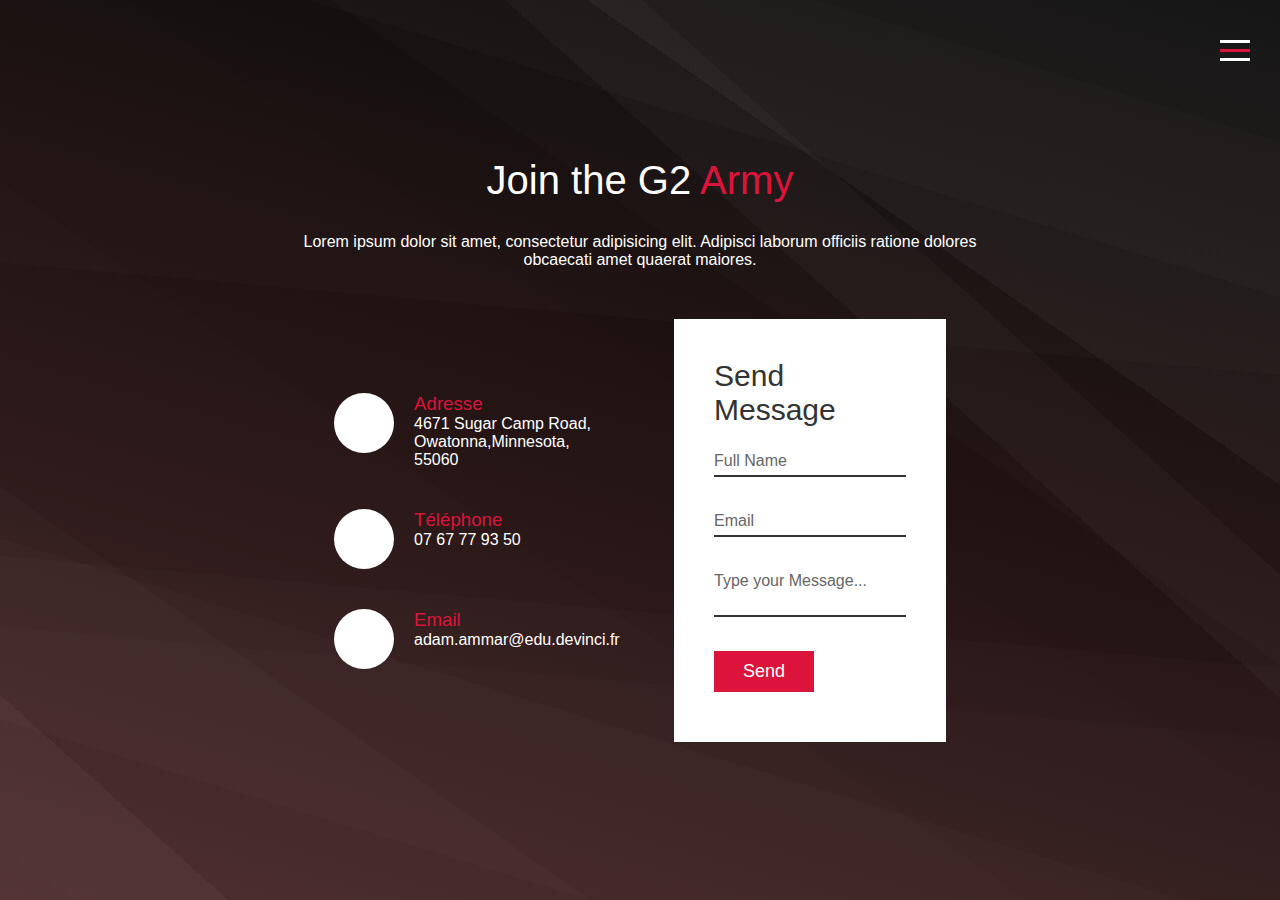
==== Contact.html @ 7a78aa29 "ceci est un test avec alexis" ====
<!DOCTYPE html>
<html lang="fr">

<head>
    <meta charset="UTF-8">
    <title>Player</title>
    <link rel="stylesheet" href="css/style2.css">
    <script src="https://ajax.googleapis.com/ajax/libs/jquery/3.6.0/jquery.min.js"></script>
    
    </head>

<body>

 <header>

        <div class="burgerIcone">
            <div class="burgerLigne"></div>
            <div class="burgerLigne2"></div>
            <div class="burgerLigne"></div>
        </div>

        <div class="navigation">
                <ul>
                    <li>
                        <a href="accueil.html">Home</a>

                    </li>
                    <li>
                        <a href="Joueur.html">Players</a>
                    </li>
                    <li>
                        <a href="Partenaires.html">Events</a>
                    </li>
                    <li>
                        <a href="shop.html">Shop</a>

                    </li>
                    <li>
                        <a href="blog.html">Blog</a>
                    </li>
                    <li>
                        <a href="Contact.html">Contact</a>
                    </li>
                </ul>
        </div>


    </header>


    <div class="decale">


        
        
   <div class="background"></div>
    <section class="contact">
        <div class="content">
            <h2>Join the G2 <span class="clr_title">Army</span></h2>
            <p>Lorem ipsum dolor sit amet, consectetur adipisicing elit. Adipisci laborum officiis ratione dolores obcaecati amet quaerat maiores.</p>
        </div>
        <div class="container">
            <div class="contactInfo">
                <div class="box">
                    <div class="icon"><i class="fa fa-map-marker" aria-hidden="true"></i></div>
                    <div class="text">
                        <h3>Adresse</h3>
                        <p>4671 Sugar Camp Road,<br>Owatonna,Minnesota,<br>55060</p>
                    </div>
                </div>
                <div class="box">
                    <div class="icon"><i class="fa fa-phone" aria-hidden="true"></i></div>
                    <div class="text">
                        <h3>Téléphone</h3>
                        <p>07 67 77 93 50</p>
                    </div>
                </div>
                <div class="box">
                    <div class="icon"><i class="fa fa-envelope-o" aria-hidden="true"></i></div>
                    <div class="text">
                        <h3>Email</h3>
                        <p>adam.ammar@edu.devinci.fr</p>
                    </div>
                </div>
            </div>
            <div class="contactForm">
                <form>
                    <h2>Send Message</h2>
                    <div class="inputBox">
                        <input type="text" name="" required="required">
                        <span>Full Name</span>
                    </div>
                    <div class="inputBox">
                        <input type="text" name="" required="required">
                        <span>Email</span>
                    </div>
                    <div class="inputBox">
                        <textarea required="required"></textarea>
                        <span>Type your Message...</span>
                    </div>
                    <div class="inputBox">
                    <input type="submit" name="" value="Send">
                    </div>
                </form>
            </div>
        </div>
    </section>
    </div>
    <script src="app.js"></script>
</body>

</html>
---- css/style2.css ----
html {
    font-family: Verdana, Genava, Tahoma, sans-serif;
}

* {
    margin: 0;
    padding: 0;
    box-sizing: border-box;
}
ol,
ul {
    list-style: none;
}

/*-------------------------------------Header------------------------------------*/


/* -----------------------------------Menu Burger------------------------------------*/

.burgerIcone {
    position: absolute;
    top: 40px;
    right: 30px;
    cursor: pointer;
    z-index: 20;
}

.burgerLigne,
.burgerLigne2 {
    width: 30px;
    height: 3px;
    background-color: #ffffff;
    margin-bottom: 6px;
    transition: background .3s ease-in-out;
    -webkit-transition: transform .3s ease-in-out;
}

.burgerLigne2 {
    background-color: crimson;
}

.burgerLigne.white {
    background: #ffffff;
}
.navigation {
    position: fixed;
    right: 0;
    padding: 0 30px;
    background: #333;
    width: 20%;
    height: 100%;
    opacity: 1;

    transition: transform .6s ease-in-out;
    -webkit-transition: transform .6s ease-in-out;

    transform: translateX(100%);
    -webkit-transform: translateX(100%);


}

.navigation.isOpen {
    transform: translateX(0%);
    -webkit-transform: translateX(0%);
}

.decale {
    transform: translateX(0%);
    -webkit-transform: translateX(0%);

    transition: transform .6s ease-in-out;
    -webkit-transition: transform .6s ease-in-out;
}

.decale.isOpen {

    transform: translateX(-20%);
    -webkit-transform: translateX(-20%);

    opacity: 0.5;
}

.navigation ul {
    position: absolute;
    top: 50%;
    transform: translateY(-50%);
    -webkit-transform: translateY(-50%);
}

.navigation ul li {
    margin: 10px 0;
}

.navigation ul li a {
    color: white;
    text-transform: uppercase;
    text-decoration: none;
    font-size: 20px;
    letter-spacing: 0.070em;
    font-weight: 800;
}

.navigation ul li a:hover {
    color: crimson;
}

/*-------------------------------------Body-------------------------------------*/

body{
    height: 100vh;
    background-image: linear-gradient(402deg, rgba(232, 232, 232, 0.03) 0%, rgba(232, 232, 232, 0.03) 10%,rgba(14, 14, 14, 0.03) 10%, rgba(14, 14, 14, 0.03) 66%,rgba(232, 232, 232, 0.03) 66%, rgba(232, 232, 232, 0.03) 72%,rgba(44, 44, 44, 0.03) 72%, rgba(44, 44, 44, 0.03) 81%,rgba(51, 51, 51, 0.03) 81%, rgba(51, 51, 51, 0.03) 100%),linear-gradient(395deg, rgba(155, 155, 155, 0.03) 0%, rgba(155, 155, 155, 0.03) 23%,rgba(30, 30, 30, 0.03) 23%, rgba(30, 30, 30, 0.03) 63%,rgba(124, 124, 124, 0.03) 63%, rgba(124, 124, 124, 0.03) 73%,rgba(195, 195, 195, 0.03) 73%, rgba(195, 195, 195, 0.03) 84%,rgba(187, 187, 187, 0.03) 84%, rgba(187, 187, 187, 0.03) 100%),linear-gradient(365deg, rgba(254, 254, 254, 0.03) 0%, rgba(254, 254, 254, 0.03) 27%,rgba(180, 180, 180, 0.03) 27%, rgba(180, 180, 180, 0.03) 33%,rgba(167, 167, 167, 0.03) 33%, rgba(167, 167, 167, 0.03) 34%,rgba(68, 68, 68, 0.03) 34%, rgba(68, 68, 68, 0.03) 63%,rgba(171, 171, 171, 0.03) 63%, rgba(171, 171, 171, 0.03) 100%),linear-gradient(395deg, rgba(71, 71, 71, 0.03) 0%, rgba(71, 71, 71, 0.03) 3%,rgba(97, 97, 97, 0.03) 3%, rgba(97, 97, 97, 0.03) 40%,rgba(40, 40, 40, 0.03) 40%, rgba(40, 40, 40, 0.03) 55%,rgba(5, 5, 5, 0.03) 55%, rgba(5, 5, 5, 0.03) 73%,rgba(242, 242, 242, 0.03) 73%, rgba(242, 242, 242, 0.03) 100%),linear-gradient(557deg, rgba(70, 70, 70, 0.03) 0%, rgba(70, 70, 70, 0.03) 11%,rgba(178, 178, 178, 0.03) 11%, rgba(178, 178, 178, 0.03) 23%,rgba(28, 28, 28, 0.03) 23%, rgba(28, 28, 28, 0.03) 72%,rgba(152, 152, 152, 0.03) 72%, rgba(152, 152, 152, 0.03) 86%,rgba(43, 43, 43, 0.03) 86%, rgba(43, 43, 43, 0.03) 100%),linear-gradient(376deg, rgb(72,35,35),rgb(1, 1, 1));
}
.contact {
    position: relative;
    min-height: 100vh;
    padding: 50px 300px;
    display: flex;
    justify-content: center;
    align-items: center;
    flex-direction: column;
    background-size: cover;
}
.clr_title{
    color: crimson;
}
.contact .content{
    max-width: 800px;
    text-align: center;
}
.contact .content h2{
    font-size: 40px;
    font-weight: 100;
    color: #fff;
    margin-bottom: 30px;
}
.contact .content p{
    font-weight: 300;
    color: #fff;
    margin-bottom: 20px;
}
.container{
    width: 100%;
    display: flex;
    justify-content: center;
    align-items: center;
    margin-top: 30px;
}
.container .contactInfo{
    width: 50%;
    display: flex;
    flex-direction: column;
}
.container .contactInfo .box{
    position: relative;
    padding: 20px 0;
    display: flex;
}
.container .contactInfo .box .icon{
    min-width: 60px;
    height: 60px;
    background: #fff;
    display: flex;
    justify-content: center;
    align-items: center;
    border-radius: 50%;
    font-size: 22px;
}
.container .contactInfo .box .text{
    display: flex;
    margin-left: 20px;
    font-size: 16px;
    color: #fff;
    flex-direction: column;
    font-weight: 300;
}
.container .contactInfo .box .text h3{
    font-weight: 500;
    color: crimson;
}
.contactForm{
    width: 40%;
    padding: 40px;
    background: #ffffff;
}
.contactForm h2{
    font-size: 30px;
    color: #333;
    font-weight: 500;
}
.contactForm .inputBox{
    position: relative;
    width: 100%;
    margin-top: 10px;
}
.contactForm .inputBox input,
.contactForm .inputBox textarea
{
    width: 100%;
    padding: 5px 0;
    font-size: 16px;
    margin: 10px 0;
    border: none;
    border-bottom: 2px solid #333;
    outline: none;
    resize: none;
}
.contactForm .inputBox span{
    position: absolute;
    left: 0;
    padding: 5px 0;
    font-size: 16px;
    margin: 10px 0;
    pointer-events: none;
    transition: 0.5s;
    color: #666;
}
.contactForm .inputBox input:focus ~ span,
.contactForm .inputBox input:valid ~ span,
.contactForm .inputBox textarea:focus ~ span,
.contactForm .inputBox textarea:valid ~ span{
    color: #e91e63;
    font-size: 12px;
    transform: translateY(-20px);
}
.contactForm .inputBox input[type="submit"]{
    width: 100px;
    background-color: crimson;
    color: #fff;
    border: none;
    cursor: pointer;
    padding: 10px;
    font-size: 18px;
}
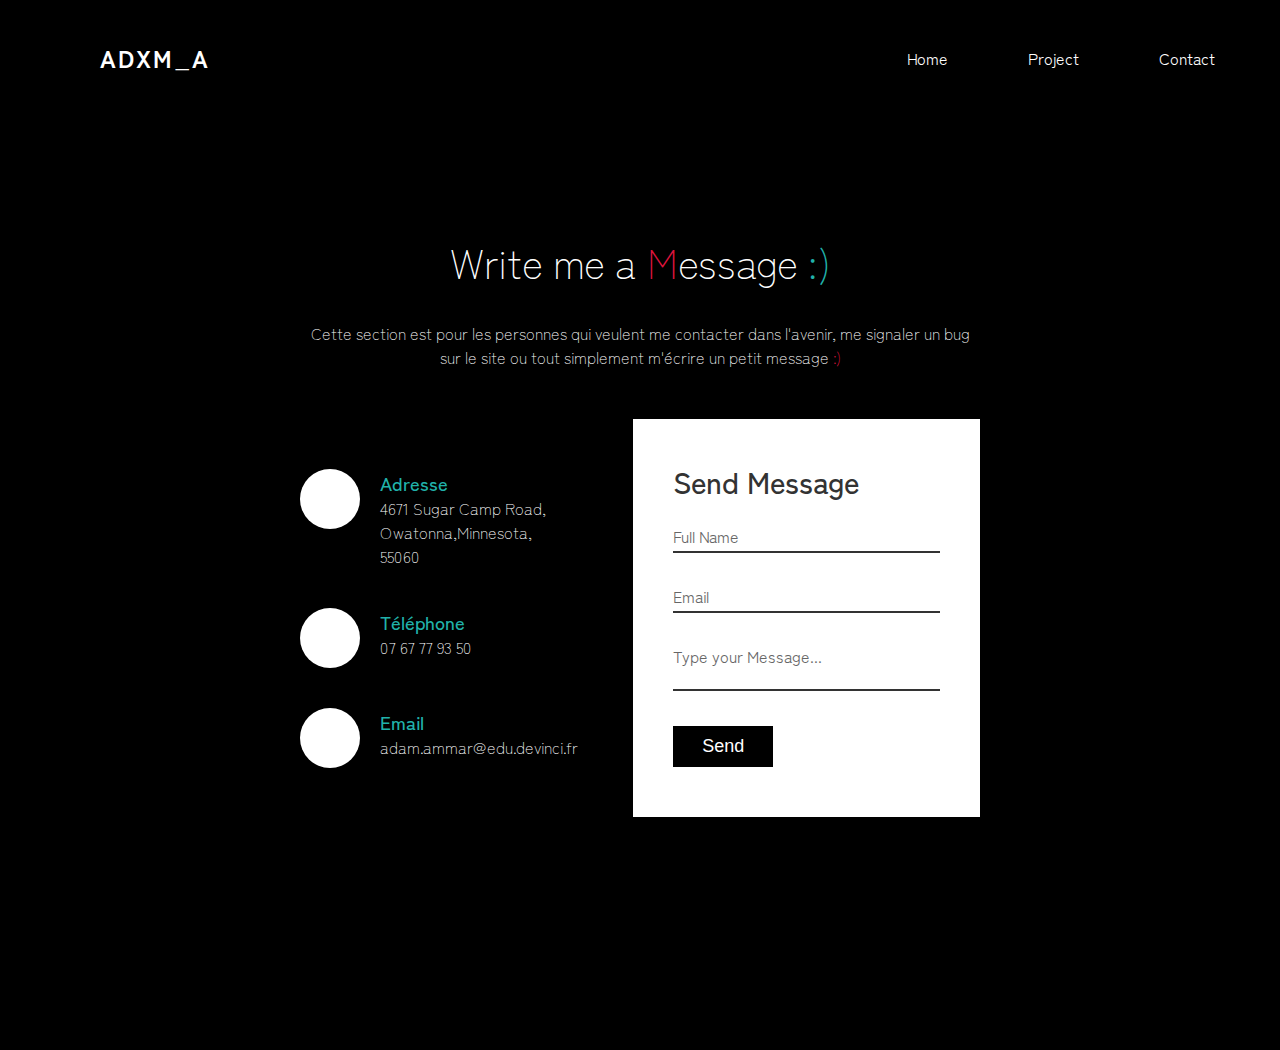
==== commit 9a90914e: ":bug: Fix bug with Alexis Bougy" ====
--- a/Contact.html
+++ b/Contact.html
@@ -11,44 +11,16 @@
 
 <body>
 
- <header>
+    <header class="main_header">
 
-        <div class="burgerIcone">
-            <div class="burgerLigne"></div>
-            <div class="burgerLigne2"></div>
-            <div class="burgerLigne"></div>
-        </div>
-
-        <div class="navigation">
-                <ul>
-                    <li>
-                        <a href="accueil.html">Home</a>
-
-                    </li>
-                    <li>
-                        <a href="Joueur.html">Players</a>
-                    </li>
-                    <li>
-                        <a href="Partenaires.html">Events</a>
-                    </li>
-                    <li>
-                        <a href="shop.html">Shop</a>
-
-                    </li>
-                    <li>
-                        <a href="blog.html">Blog</a>
-                    </li>
-                    <li>
-                        <a href="Contact.html">Contact</a>
-                    </li>
-                </ul>
-        </div>
-
-
-    </header>
-
-
-    <div class="decale">
+        <a href="#" class="logo">Adxm_A</a>
+        <div class="toggle"></div>
+        <ul>
+            <li><a href="home.html">Home</span></a></li>
+            <li><a href="#">Project</span></a></li>
+            <li><a href="Contact.html">Contact</span></a></li>
+        </ul>
+</header>
 
 
         
@@ -56,8 +28,8 @@
    <div class="background"></div>
     <section class="contact">
         <div class="content">
-            <h2>Join the G2 <span class="clr_title">Army</span></h2>
-            <p>Lorem ipsum dolor sit amet, consectetur adipisicing elit. Adipisci laborum officiis ratione dolores obcaecati amet quaerat maiores.</p>
+            <h2>Write me a <span class="clr_title2">M</span>essage <span class="clr_title">:)</span></h2>
+            <p>Cette section est pour les personnes qui veulent me contacter dans l'avenir, me signaler un bug sur le site ou tout simplement m'écrire un petit message <span class="clr_title2">:)</span></p>
         </div>
         <div class="container">
             <div class="contactInfo">
@@ -106,7 +78,7 @@
         </div>
     </section>
     </div>
-    <script src="app.js"></script>
+    <script src="script.js"></script>
 </body>
 
 </html>
--- a/css/style2.css
+++ b/css/style2.css
@@ -1,11 +1,15 @@
+@import url('https://fonts.googleapis.com/css2?family=Roboto:wght@300&family=Zen+Kaku+Gothic+Antique:wght@500&display=swap');
+@import url('https://fonts.googleapis.com/css2?family=Roboto:wght@300&family=Zen+Kaku+Gothic+Antique&display=swap');
+
 html {
-    font-family: Verdana, Genava, Tahoma, sans-serif;
+    font-family: 'Roboto', sans-serif;
+    font-family: 'Zen Kaku Gothic Antique', sans-serif;
 }
 
 * {
     margin: 0;
     padding: 0;
-    box-sizing: border-box;
+    /* box-sizing: border-box; */
 }
 ol,
 ul {
@@ -14,107 +18,86 @@
 
 /*-------------------------------------Header------------------------------------*/
 
-
-/* -----------------------------------Menu Burger------------------------------------*/
-
-.burgerIcone {
-    position: absolute;
-    top: 40px;
-    right: 30px;
-    cursor: pointer;
-    z-index: 20;
-}
-
-.burgerLigne,
-.burgerLigne2 {
-    width: 30px;
-    height: 3px;
-    background-color: #ffffff;
-    margin-bottom: 6px;
-    transition: background .3s ease-in-out;
-    -webkit-transition: transform .3s ease-in-out;
-}
-
-.burgerLigne2 {
-    background-color: crimson;
-}
-
-.burgerLigne.white {
-    background: #ffffff;
-}
-.navigation {
+header{
     position: fixed;
-    right: 0;
-    padding: 0 30px;
-    background: #333;
-    width: 20%;
+    top: 0;
+    left: 0;
+    width: 100%;
+    padding: 40px 100px;
+    z-index: 1000;
+    display: flex;
+    justify-content: space-between;
+    align-items: center;
+    transition: 0.5s;
+    background-color: #000;
+    margin-bottom: 200px;
+  }
+  
+  header.sticky{
+    background-color: #fff;
+    padding: 20px 100px;
+  }
+  header.sticky .logo{
+    color: #000;
+  }
+  header.sticky ul li a{
+    color: #000;
+  }
+  
+  header .logo{
+    color: #fff;
+    font-size: 24px;
+    text-transform: uppercase; /* MAJUSCULE */
+    text-decoration: none;
+    font-weight: 700;
+    letter-spacing: 2px;
+  }
+  
+  header ul{
+    position: relative;
+    display: flex;
+    margin-right: 100px;
+  }
+  
+  header ul li {
+    position: relative;
+    list-style: none;
+    margin-right: 50px;
+  }
+  
+  header ul li a{
+    position: relative;
+    display: inline-block;
+    margin: 0 15px;
+    color: #fff;
+    text-decoration: none;
+  }
+  
+  header ul li a:hover{
+    color:darkorange;
+  }
+
+
+
+
+
+
+
+
+
+
+
+
+/*-------------------------------------Body-------------------------------------*/
+
+body{
     height: 100%;
-    opacity: 1;
-
-    transition: transform .6s ease-in-out;
-    -webkit-transition: transform .6s ease-in-out;
-
-    transform: translateX(100%);
-    -webkit-transform: translateX(100%);
-
-
-}
-
-.navigation.isOpen {
-    transform: translateX(0%);
-    -webkit-transform: translateX(0%);
-}
-
-.decale {
-    transform: translateX(0%);
-    -webkit-transform: translateX(0%);
-
-    transition: transform .6s ease-in-out;
-    -webkit-transition: transform .6s ease-in-out;
-}
-
-.decale.isOpen {
-
-    transform: translateX(-20%);
-    -webkit-transform: translateX(-20%);
-
-    opacity: 0.5;
-}
-
-.navigation ul {
-    position: absolute;
-    top: 50%;
-    transform: translateY(-50%);
-    -webkit-transform: translateY(-50%);
-}
-
-.navigation ul li {
-    margin: 10px 0;
-}
-
-.navigation ul li a {
-    color: white;
-    text-transform: uppercase;
-    text-decoration: none;
-    font-size: 20px;
-    letter-spacing: 0.070em;
-    font-weight: 800;
-}
-
-.navigation ul li a:hover {
-    color: crimson;
-}
-
-/*-------------------------------------Body-------------------------------------*/
-
-body{
-    height: 100vh;
-    background-image: linear-gradient(402deg, rgba(232, 232, 232, 0.03) 0%, rgba(232, 232, 232, 0.03) 10%,rgba(14, 14, 14, 0.03) 10%, rgba(14, 14, 14, 0.03) 66%,rgba(232, 232, 232, 0.03) 66%, rgba(232, 232, 232, 0.03) 72%,rgba(44, 44, 44, 0.03) 72%, rgba(44, 44, 44, 0.03) 81%,rgba(51, 51, 51, 0.03) 81%, rgba(51, 51, 51, 0.03) 100%),linear-gradient(395deg, rgba(155, 155, 155, 0.03) 0%, rgba(155, 155, 155, 0.03) 23%,rgba(30, 30, 30, 0.03) 23%, rgba(30, 30, 30, 0.03) 63%,rgba(124, 124, 124, 0.03) 63%, rgba(124, 124, 124, 0.03) 73%,rgba(195, 195, 195, 0.03) 73%, rgba(195, 195, 195, 0.03) 84%,rgba(187, 187, 187, 0.03) 84%, rgba(187, 187, 187, 0.03) 100%),linear-gradient(365deg, rgba(254, 254, 254, 0.03) 0%, rgba(254, 254, 254, 0.03) 27%,rgba(180, 180, 180, 0.03) 27%, rgba(180, 180, 180, 0.03) 33%,rgba(167, 167, 167, 0.03) 33%, rgba(167, 167, 167, 0.03) 34%,rgba(68, 68, 68, 0.03) 34%, rgba(68, 68, 68, 0.03) 63%,rgba(171, 171, 171, 0.03) 63%, rgba(171, 171, 171, 0.03) 100%),linear-gradient(395deg, rgba(71, 71, 71, 0.03) 0%, rgba(71, 71, 71, 0.03) 3%,rgba(97, 97, 97, 0.03) 3%, rgba(97, 97, 97, 0.03) 40%,rgba(40, 40, 40, 0.03) 40%, rgba(40, 40, 40, 0.03) 55%,rgba(5, 5, 5, 0.03) 55%, rgba(5, 5, 5, 0.03) 73%,rgba(242, 242, 242, 0.03) 73%, rgba(242, 242, 242, 0.03) 100%),linear-gradient(557deg, rgba(70, 70, 70, 0.03) 0%, rgba(70, 70, 70, 0.03) 11%,rgba(178, 178, 178, 0.03) 11%, rgba(178, 178, 178, 0.03) 23%,rgba(28, 28, 28, 0.03) 23%, rgba(28, 28, 28, 0.03) 72%,rgba(152, 152, 152, 0.03) 72%, rgba(152, 152, 152, 0.03) 86%,rgba(43, 43, 43, 0.03) 86%, rgba(43, 43, 43, 0.03) 100%),linear-gradient(376deg, rgb(72,35,35),rgb(1, 1, 1));
+    background-color: #000;
 }
 .contact {
     position: relative;
     min-height: 100vh;
-    padding: 50px 300px;
+    padding: 75px 300px;
     display: flex;
     justify-content: center;
     align-items: center;
@@ -122,6 +105,9 @@
     background-size: cover;
 }
 .clr_title{
+    color: lightseagreen;
+}
+.clr_title2{
     color: crimson;
 }
 .contact .content{
@@ -176,7 +162,7 @@
 }
 .container .contactInfo .box .text h3{
     font-weight: 500;
-    color: crimson;
+    color: lightseagreen;
 }
 .contactForm{
     width: 40%;
@@ -208,7 +194,7 @@
 .contactForm .inputBox span{
     position: absolute;
     left: 0;
-    padding: 5px 0;
+    padding: 1px 0;
     font-size: 16px;
     margin: 10px 0;
     pointer-events: none;
@@ -219,13 +205,13 @@
 .contactForm .inputBox input:valid ~ span,
 .contactForm .inputBox textarea:focus ~ span,
 .contactForm .inputBox textarea:valid ~ span{
-    color: #e91e63;
+    color: crimson;
     font-size: 12px;
-    transform: translateY(-20px);
+    transform: translateY(-15px);
 }
 .contactForm .inputBox input[type="submit"]{
     width: 100px;
-    background-color: crimson;
+    background-color: #000;
     color: #fff;
     border: none;
     cursor: pointer;
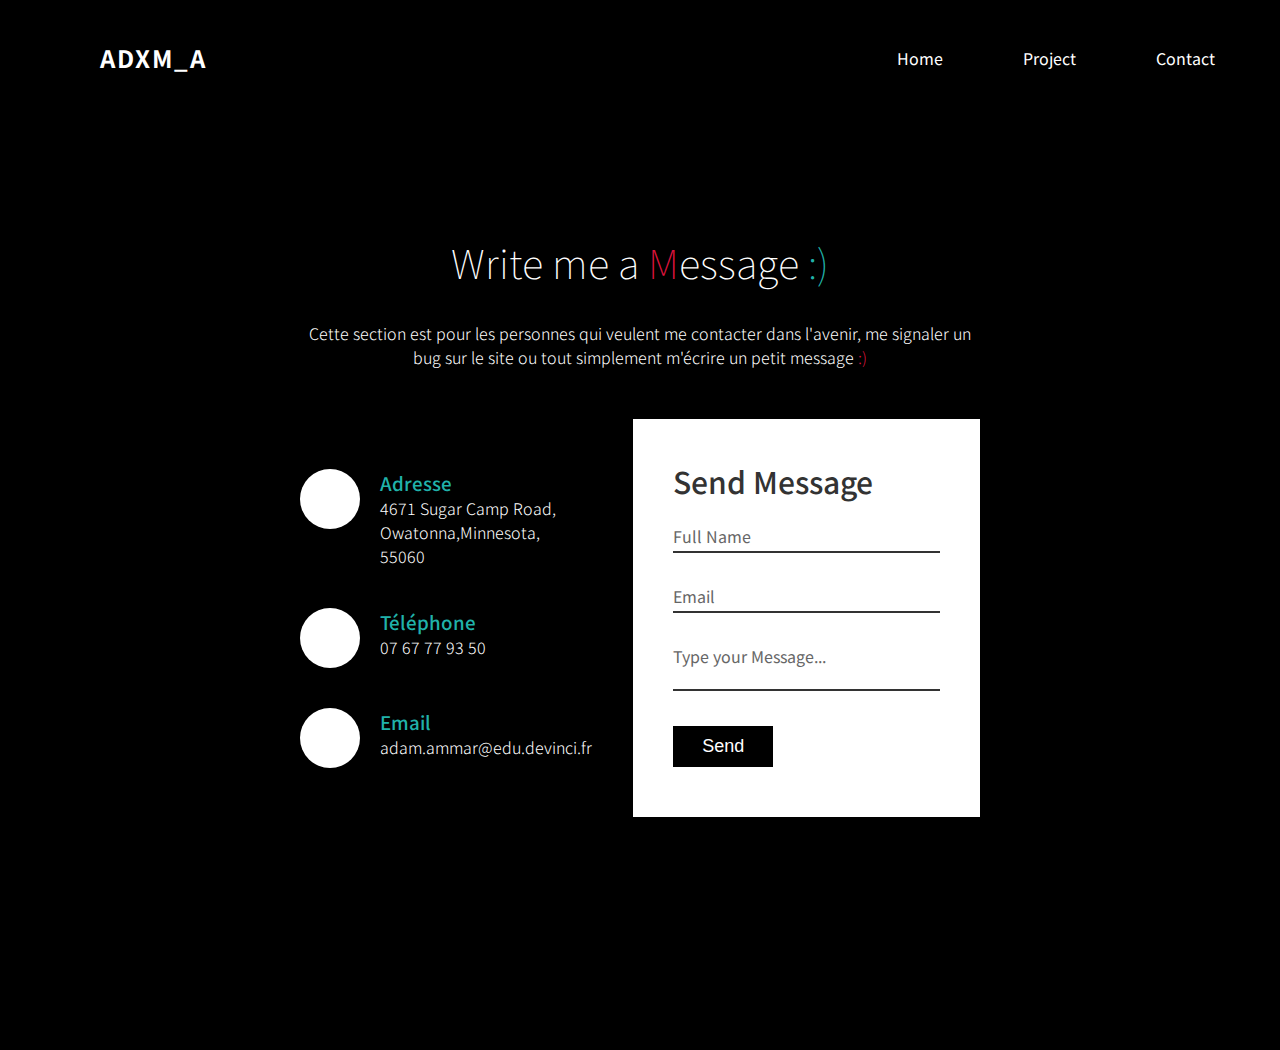
==== commit 9566d5d3: ":lipstick: Add CSS" ====
--- a/Contact.html
+++ b/Contact.html
@@ -17,7 +17,7 @@
         <div class="toggle"></div>
         <ul>
             <li><a href="home.html">Home</span></a></li>
-            <li><a href="#">Project</span></a></li>
+            <li><a href="projet.html">Project</span></a></li>
             <li><a href="Contact.html">Contact</span></a></li>
         </ul>
 </header>
--- a/css/style2.css
+++ b/css/style2.css
@@ -1,10 +1,10 @@
-@import url('https://fonts.googleapis.com/css2?family=Roboto:wght@300&family=Zen+Kaku+Gothic+Antique:wght@500&display=swap');
-@import url('https://fonts.googleapis.com/css2?family=Roboto:wght@300&family=Zen+Kaku+Gothic+Antique&display=swap');
+@import url('https://fonts.googleapis.com/css2?family=Noto+Sans+JP&display=swap');
+@import url('https://fonts.googleapis.com/css2?family=Roboto:wght@300&display=swap');
 
 html {
-    font-family: 'Roboto', sans-serif;
-    font-family: 'Zen Kaku Gothic Antique', sans-serif;
-}
+    font-family: Verdana, Genava, Tahoma, sans-serif;
+    font-family: 'Noto Sans JP', sans-serif;
+  }
 
 * {
     margin: 0;
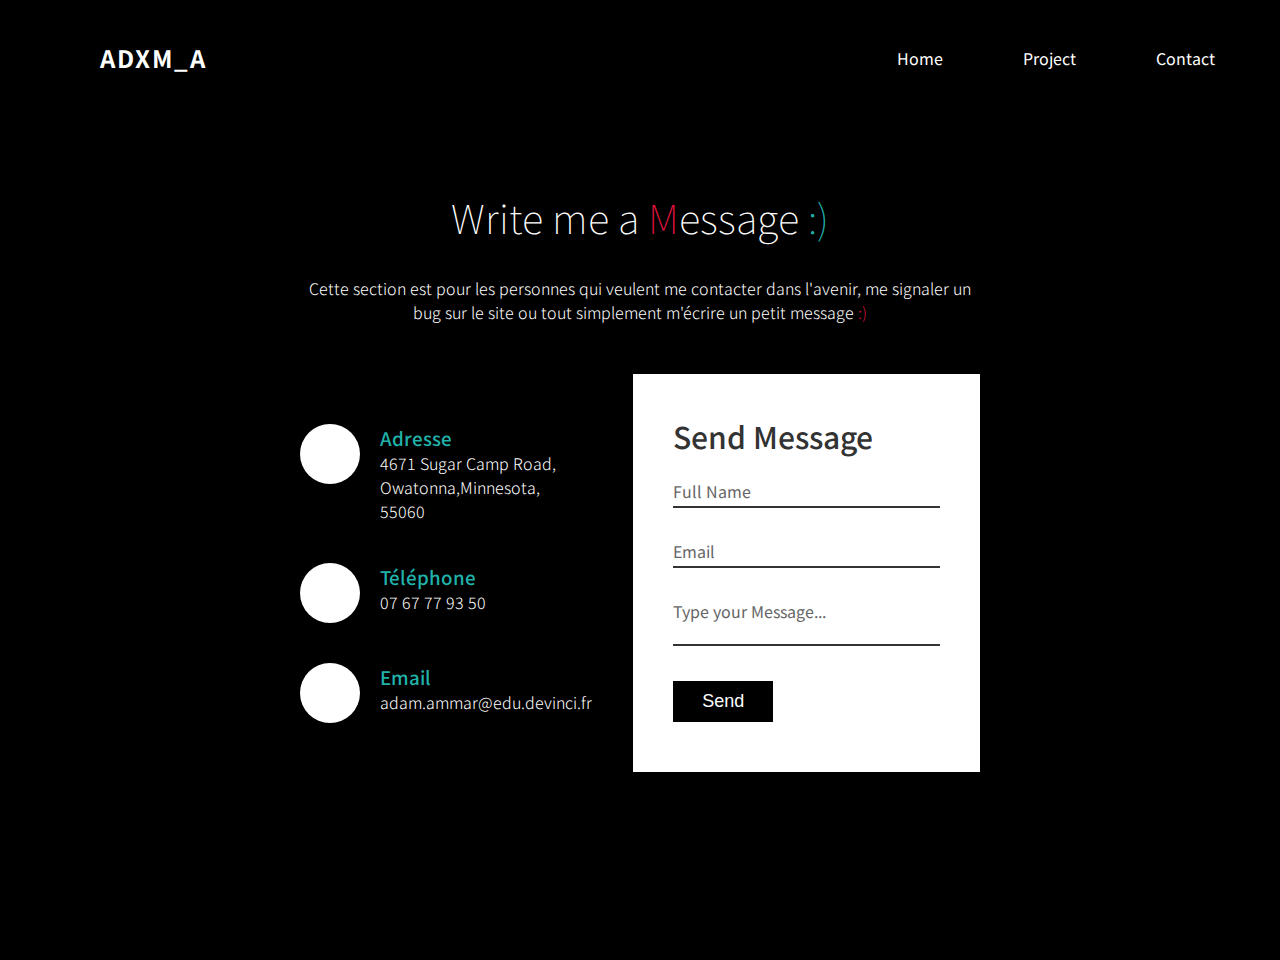
==== commit e0c70cbe: ":lipstick: Add CSS" ====
--- a/Contact.html
+++ b/Contact.html
@@ -3,7 +3,7 @@
 
 <head>
     <meta charset="UTF-8">
-    <title>Player</title>
+    <title>Contact</title>
     <link rel="stylesheet" href="css/style2.css">
     <script src="https://ajax.googleapis.com/ajax/libs/jquery/3.6.0/jquery.min.js"></script>
     
@@ -16,7 +16,7 @@
         <a href="#" class="logo">Adxm_A</a>
         <div class="toggle"></div>
         <ul>
-            <li><a href="home.html">Home</span></a></li>
+            <li><a href="index.html">Home</span></a></li>
             <li><a href="projet.html">Project</span></a></li>
             <li><a href="Contact.html">Contact</span></a></li>
         </ul>
--- a/css/style2.css
+++ b/css/style2.css
@@ -30,7 +30,7 @@
     align-items: center;
     transition: 0.5s;
     background-color: #000;
-    margin-bottom: 200px;
+    margin-bottom: 100px;
   }
   
   header.sticky{
@@ -93,10 +93,11 @@
 body{
     height: 100%;
     background-color: #000;
+    overflow-y: hidden;
 }
 .contact {
     position: relative;
-    min-height: 100vh;
+    min-height: 90vh;
     padding: 75px 300px;
     display: flex;
     justify-content: center;
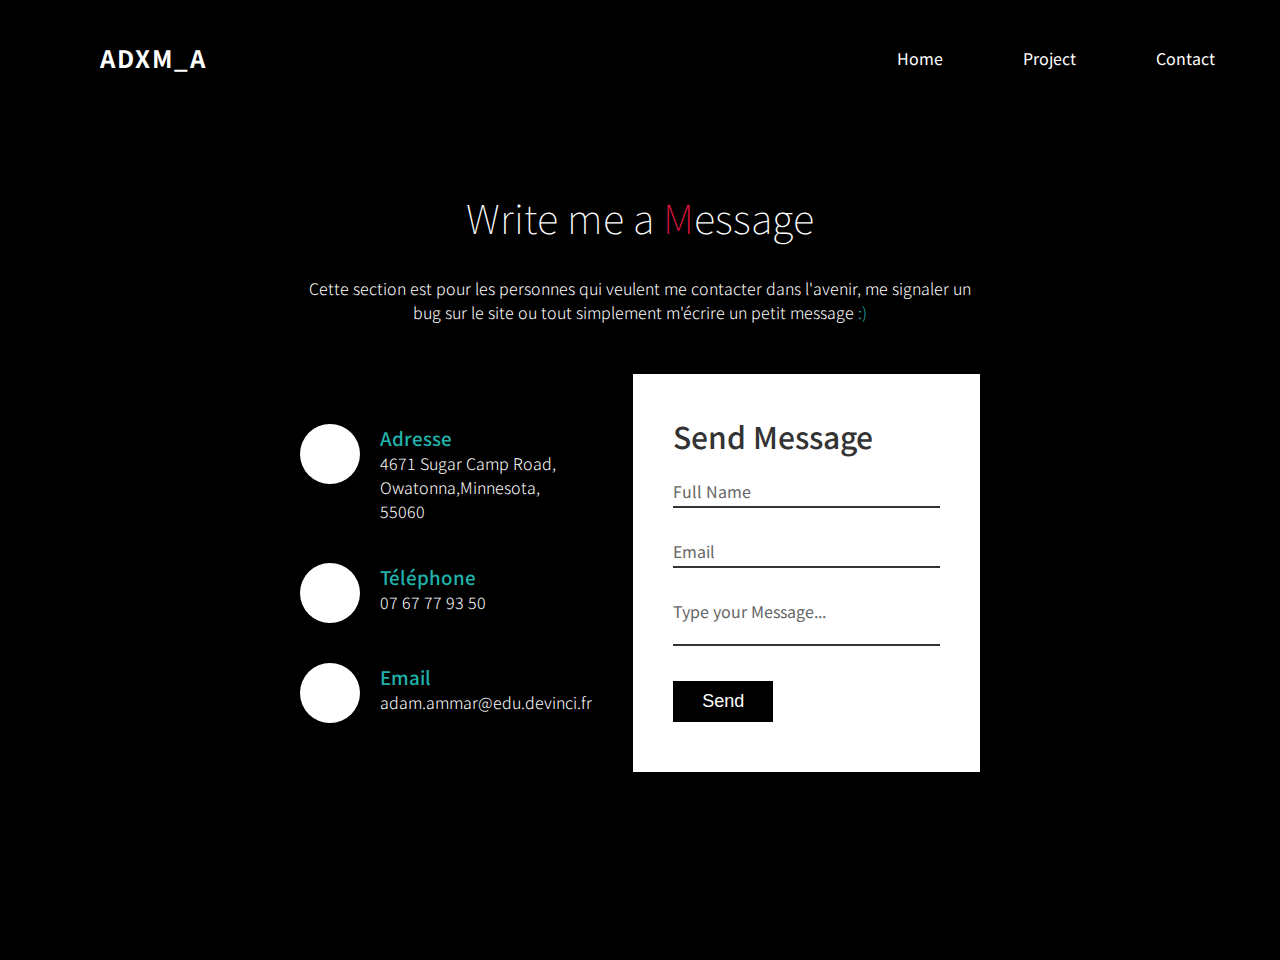
==== commit 10ccf172: ":lipstck: Add and finish CSS in the project page" ====
--- a/Contact.html
+++ b/Contact.html
@@ -28,8 +28,8 @@
    <div class="background"></div>
     <section class="contact">
         <div class="content">
-            <h2>Write me a <span class="clr_title2">M</span>essage <span class="clr_title">:)</span></h2>
-            <p>Cette section est pour les personnes qui veulent me contacter dans l'avenir, me signaler un bug sur le site ou tout simplement m'écrire un petit message <span class="clr_title2">:)</span></p>
+            <h2>Write me a <span class="clr_title2">M</span>essage</h2>
+            <p>Cette section est pour les personnes qui veulent me contacter dans l'avenir, me signaler un bug sur le site ou tout simplement m'écrire un petit message <span class="clr_title">:)</span></p>
         </div>
         <div class="container">
             <div class="contactInfo">
